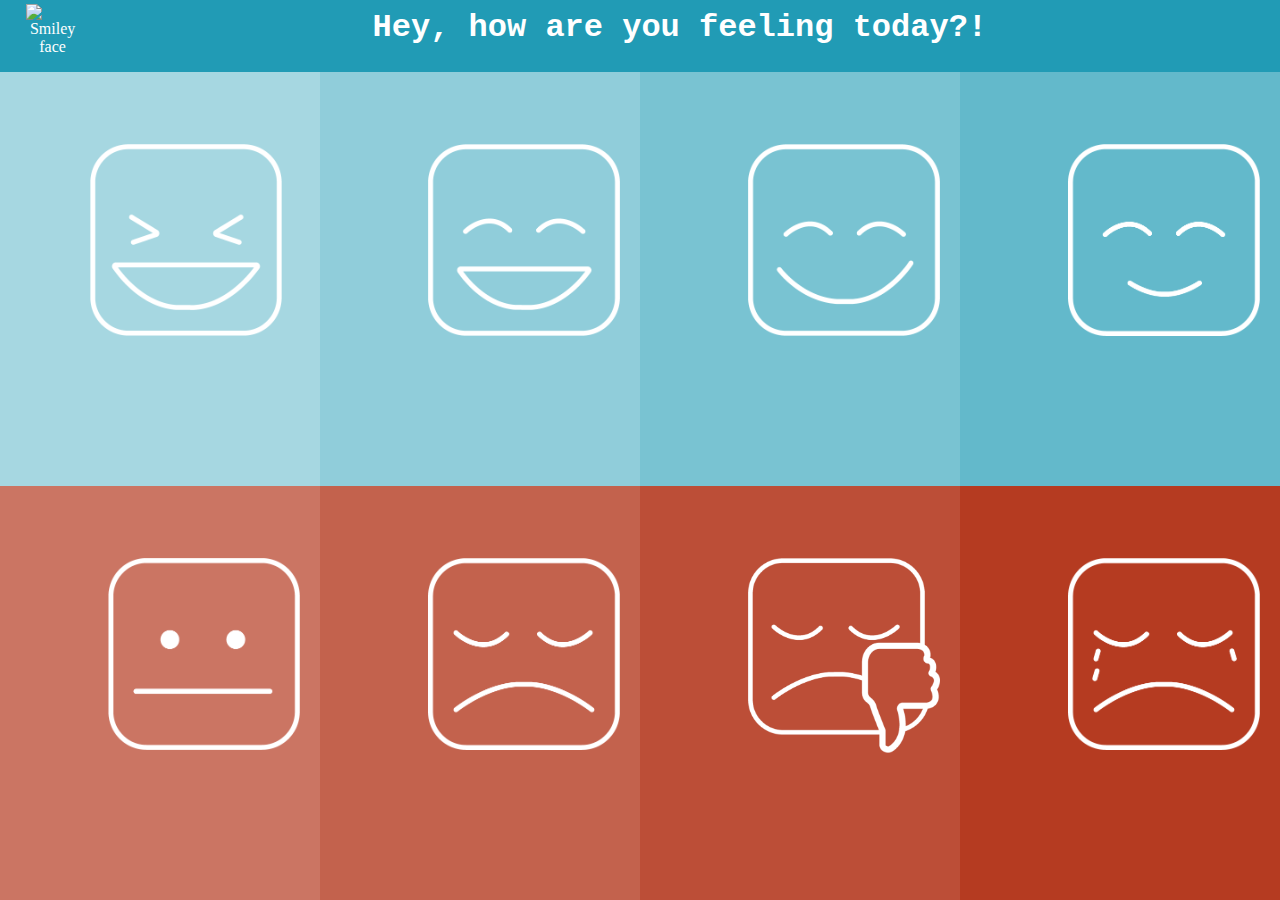
==== index.html @ 0fe9be7c "a lot" ====
<!DOCTYPE html>

<head>

	<title>DC Hackathon</title>
	<link rel="stylesheet" type="text/css" href="css/style.css">
	<link rel="stylesheet" type="text/css" href="css/hover.css">

	<script type='text/javascript' src='js/emotionLevel.js'></script>

</head>

<body>
	<div id = "nav">
		<ul>
			<li><a href = "#"><img src="img/logo.png" alt="Smiley face"></a></li>
			<li><h1>Hey, how are you feeling today?!</h1></li>
		</ul>
	</div>
	<div id = "upper">
		<div id = "face1" ><a onclick="sHappy()" href = "setup.html" ><img src="img/Ecstatic.png" alt="Smiley face" class = "hvr-grow"></a></div>
		<div id = "face2"><a onclick="vHappy()" href = "setup.html" ><img src="img/Very_Happy.png" alt="Smiley face" class = "hvr-grow"></a></div>
		<div id = "face3"><a onclick="qHappy()" href = "setup.html" ><img src="img/Happy.png" alt="Smiley face" class = "hvr-grow"></a></div>
		<div id = "face4"><a onclick="Happy()" href = "setup.html" ><img src="img/Contented.png" alt="Smiley face" class = "hvr-grow"></a></div>
	</div>
	<div id = "bottom">
		<div id = "face5"><a onclick="Sad()" href = "#"><img src="img/Meh.png" alt="Smiley face" class = "hvr-grow"></a></div>
		<div id = "face6"><a onclick="qSad()" href = "#"><img src="img/Sad.png" alt="Smiley face" class = "hvr-grow"></a></div>
		<div id = "face7"><a onclick="vSad()" href = "#"><img src="img/Rubbish.png" alt="Smiley face" class = "hvr-grow"></a></div>
		<div id = "face8"><a onclick="sSad()" href = "#"><img src="img/Miserable.png" alt="Smiley face" class = "hvr-grow"></a></div>
	</div>

</body>

</html>
---- css/style.css ----
html, body{

	margin: 0;
	padding: 0;

}

#nav{

background-color: #219BB5;
text-decoration: none;
color: white;
margin-top: 0;
height: 8vh;


}

#nav ul{

	list-style: none;
	margin: 0;
    padding: 0


}

#nav ul li{

width: auto;
text-align: center;


}

#nav ul li h1{

	margin-top: 0;
	padding-top: 1vh;
	font-family: "Courier New", Courier, monospace;

}

#nav ul li a{

	text-decoration: none;
	color: white;
	display: block;
	text-align: center;

}

#nav ul li a img{

margin-top: 0.3%;
width: 6vh;
margin-left: 2%;
float: left;

}

#face1{

	background-color: #A6D7E1;
	width: 25%;
	height: 46vh;
	float: left;
}

#face1 img{

	width: 60%;
	margin-top: 8vh;
	margin-left: 10vh;

}

#face2{

	background-color: #90CDDA;
	width: 25%;
	height: 46vh;
	float: left;

}

#face2 img{

	width: 60%;
	margin-top: 8vh;
	margin-left: 12vh;

}

#face3{

	background-color: #79C3D2;
	width: 25%;
	height: 46vh;
	float: left;

}

#face3 img{

	width: 60%;
	margin-top: 8vh;
	margin-left: 12vh;

}

#face4{

	background-color: #63B9CB;
	width: 25%;
	height: 46vh;
	float: left;

}

#face4 img{

	width: 60%;
	margin-top: 8vh;
	margin-left: 12vh;

}

#face5{

	background-color: #CB7563;
	width: 25%;
	height: 46vh;
	float: left;
}

#face5 img{

	width: 60%;
	margin-top: 8vh;
	margin-left: 12vh;

}

#face6{

	background-color: #C3624D;
	width: 25%;
	height: 46vh;
	float: left;

}

#face6 img{

	width: 60%;
	margin-top: 8vh;
	margin-left: 12vh;

}

#face7{

	background-color: #BC4E37;
	width: 25%;
	height: 46vh;
	float: left;

}

#face7 img{

	width: 60%;
	margin-top: 8vh;
	margin-left: 12vh;

}

#face8{

	background-color: #B53B21;
	width: 25%;
	height: 46vh;
	float: left;

}

#face8 img{

	width: 60%;
	margin-top: 8vh;
	margin-left: 12vh;

}
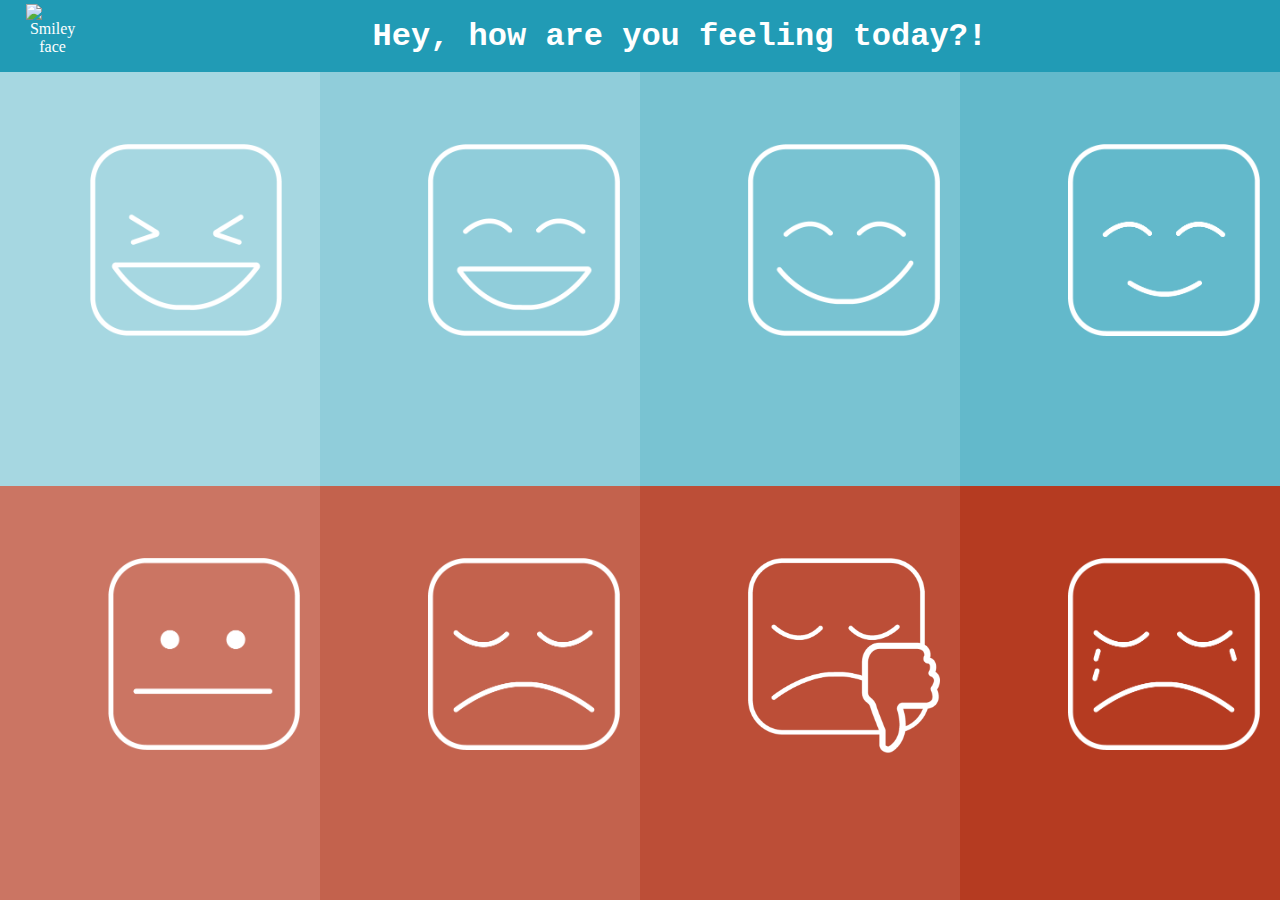
==== commit b4347a72: "y" ====
--- a/index.html
+++ b/index.html
@@ -3,6 +3,7 @@
 <head>
 
 	<title>DC Hackathon</title>
+	<meta charset="UTF-8">
 	<link rel="stylesheet" type="text/css" href="css/style.css">
 	<link rel="stylesheet" type="text/css" href="css/hover.css">
 
@@ -24,10 +25,10 @@
 		<div id = "face4"><a onclick="Happy()" href = "setup.html" ><img src="img/Contented.png" alt="Smiley face" class = "hvr-grow"></a></div>
 	</div>
 	<div id = "bottom">
-		<div id = "face5"><a onclick="Sad()" href = "#"><img src="img/Meh.png" alt="Smiley face" class = "hvr-grow"></a></div>
-		<div id = "face6"><a onclick="qSad()" href = "#"><img src="img/Sad.png" alt="Smiley face" class = "hvr-grow"></a></div>
-		<div id = "face7"><a onclick="vSad()" href = "#"><img src="img/Rubbish.png" alt="Smiley face" class = "hvr-grow"></a></div>
-		<div id = "face8"><a onclick="sSad()" href = "#"><img src="img/Miserable.png" alt="Smiley face" class = "hvr-grow"></a></div>
+		<div id = "face5"><a onclick="Sad()" href = "setup.html"><img src="img/Meh.png" alt="Smiley face" class = "hvr-grow"></a></div>
+		<div id = "face6"><a onclick="qSad()" href = "setup.html"><img src="img/Sad.png" alt="Smiley face" class = "hvr-grow"></a></div>
+		<div id = "face7"><a onclick="vSad()" href = "setup.html"><img src="img/Rubbish.png" alt="Smiley face" class = "hvr-grow"></a></div>
+		<div id = "face8"><a onclick="sSad()" href = "setup.html"><img src="img/Miserable.png" alt="Smiley face" class = "hvr-grow"></a></div>
 	</div>
 
 </body>
--- a/css/style.css
+++ b/css/style.css
@@ -1,17 +1,23 @@
 html, body{
 
 	margin: 0;
-	padding: 0;
+	padding: 4vh 0 0 0;
 
 }
 
 #nav{
 
-background-color: #219BB5;
-text-decoration: none;
-color: white;
-margin-top: 0;
-height: 8vh;
+	background-color: #219BB5;
+	text-decoration: none;
+	color: white;
+	margin-top: 0;
+	height: 8vh;
+	position: fixed;
+	width: 100%;
+	z-index: 99;
+	margin: 0;
+	top: 0;
+
 
 
 }
@@ -35,8 +41,8 @@
 
 #nav ul li h1{
 
-	margin-top: 0;
-	padding-top: 1vh;
+	margin: 0;
+	padding-top: 2vh;
 	font-family: "Courier New", Courier, monospace;
 
 }
@@ -191,4 +197,30 @@
 	margin-top: 8vh;
 	margin-left: 12vh;
 
-}+}
+
+#timeline{
+
+	background-color: #e8f5f7;
+	width: 100vh;
+	height: auto;
+	float: left;
+	margin-left: 25%;
+	margin-top: 2%;
+	margin-right: 5%;
+}
+
+#spotify1{
+
+	margin-left: 5%;
+	margin-top: 2%;
+
+
+
+
+}
+#spotify{
+
+	position: fixed;
+
+}
